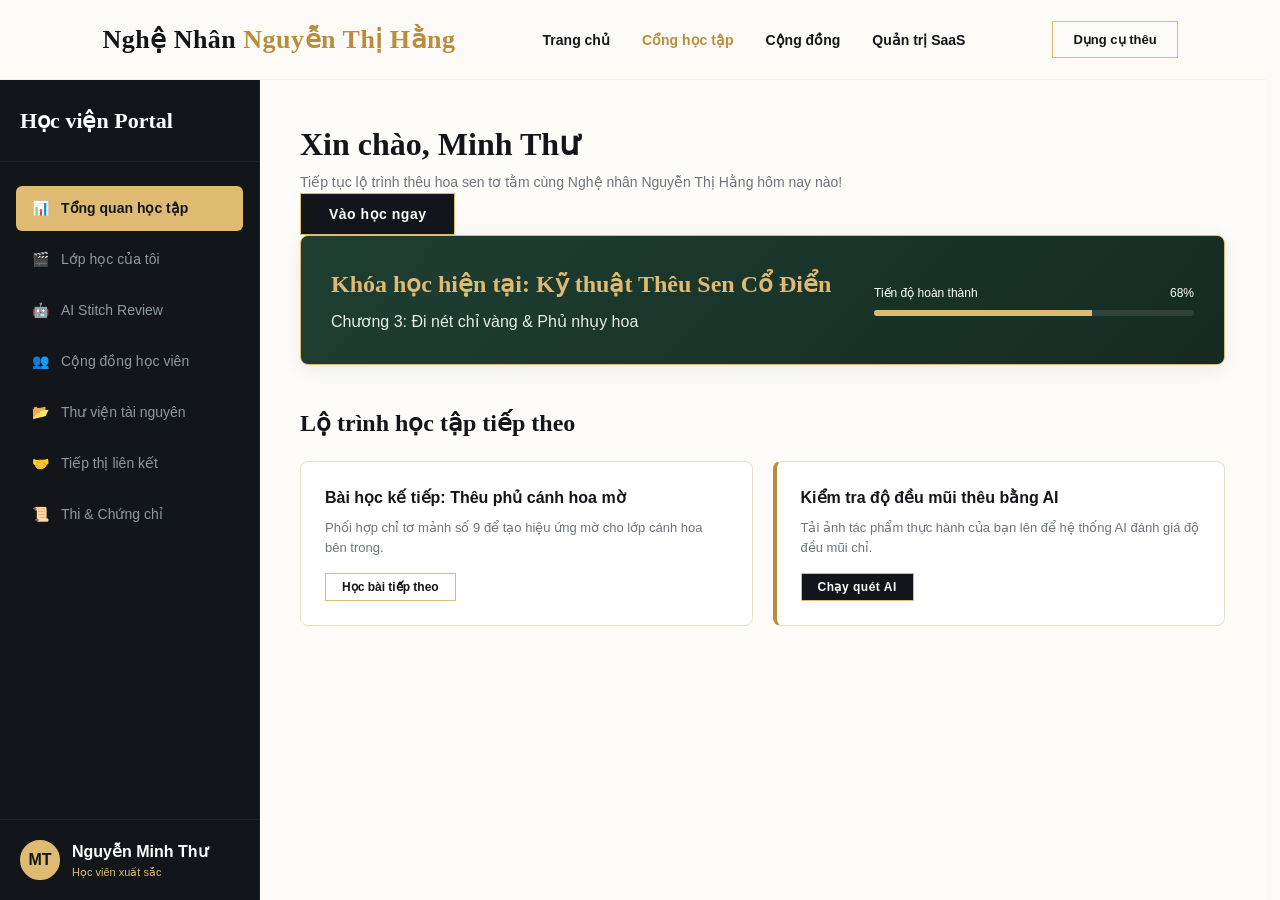
==== academy.html @ 8f9fb41b "feat: init premium academy platform design and prototype v1.1" ====
<!DOCTYPE html>
<html lang="vi">
<head>
  <meta charset="UTF-8">
  <meta name="viewport" content="width=device-width, initial-scale=1.0">
  <title>Cổng Học Viên - Học viện Thêu tay Nghệ thuật Nguyễn Thị Hằng</title>
  
  <!-- Main CSS modules -->
  <link rel="stylesheet" href="styles/main.css?v=1.4">
  <link rel="stylesheet" href="styles/academy.css?v=1.4">
  <link rel="stylesheet" href="styles/responsive.css?v=1.4">
</head>
<body>

  <!-- ====================================================
       HEADER / NAVIGATION BAR
       ==================================================== -->
  <nav class="header-nav">
    <a href="index.html" class="logo">Nghệ Nhân <span>Nguyễn Thị Hằng</span></a>
    <ul class="nav-links">
      <li><a href="index.html">Trang chủ</a></li>
      <li class="active"><a href="academy.html">Cổng học tập</a></li>
      <li><a href="community.html">Cộng đồng</a></li>
      <li><a href="admin.html">Quản trị SaaS</a></li>
    </ul>
    <div style="display: flex; align-items: center; gap: 12px;">
      <a href="index.html#handmade-shop" class="btn-secondary nav-cta-desktop" style="padding: 8px 20px; font-size: 13px;">Dụng cụ thêu</a>
      <button class="mobile-menu-toggle" onclick="toggleMobileMenu()" aria-label="Toggle Menu">
        <span></span>
      </button>
    </div>
  </nav>

  <!-- Mobile Navigation Drawer Overlay -->
  <div class="mobile-drawer-overlay" id="mobile-drawer-overlay" onclick="toggleMobileMenu()"></div>
  <div class="mobile-drawer" id="mobile-drawer">
    <ul class="mobile-drawer-links">
      <li><a href="index.html">Trang chủ</a></li>
      <li class="active"><a href="academy.html">Cổng học tập</a></li>
      <li><a href="academy.html#community" onclick="toggleMobileMenu(); switchStudentTab('community')">Cộng đồng</a></li>
      <li><a href="admin.html">Quản trị SaaS</a></li>
    </ul>
    <div style="border-top:1px solid rgba(255,255,255,0.05); padding-top:20px;">
      <a href="index.html#handmade-shop" class="btn-secondary" style="padding: 10px 20px; font-size: 14px; width:100%; justify-content:center; display:inline-flex; border: 1px solid var(--color-gold-light); color: white;">Dụng cụ thêu</a>
    </div>
  </div>

  <!-- ====================================================
       PORTAL LAYOUT (Sidebar + Main Content)
       ==================================================== -->
  <div class="portal-layout">
    
    <!-- Portal Sidebar -->
    <aside class="portal-sidebar">
      <div>
        <div class="portal-sidebar-title" style="padding: 24px 20px; font-family: var(--font-display); font-size: 22px; font-weight: 700; color: white; border-bottom: 1px solid rgba(255,255,255,0.05);">
          Học viện Portal
        </div>
        <ul class="portal-menu">
          <li class="portal-menu-item">
            <a href="#" class="portal-menu-link active" onclick="switchStudentTab('overview')">
              <span>📊</span> Tổng quan học tập
            </a>
          </li>
          <li class="portal-menu-item">
            <a href="#" class="portal-menu-link" onclick="switchStudentTab('classroom')">
              <span>🎬</span> Lớp học của tôi
            </a>
          </li>
          <li class="portal-menu-item">
            <a href="#" class="portal-menu-link" onclick="switchStudentTab('ai')">
              <span>🤖</span> AI Stitch Review
            </a>
          </li>
          <li class="portal-menu-item">
            <a href="#" class="portal-menu-link" onclick="switchStudentTab('community')">
              <span>👥</span> Cộng đồng học viên
            </a>
          </li>
          <li class="portal-menu-item">
            <a href="#" class="portal-menu-link" onclick="switchStudentTab('resources')">
              <span>📂</span> Thư viện tài nguyên
            </a>
          </li>
          <li class="portal-menu-item">
            <a href="#" class="portal-menu-link" onclick="switchStudentTab('affiliate')">
              <span>🤝</span> Tiếp thị liên kết
            </a>
          </li>
          <li class="portal-menu-item">
            <a href="#" class="portal-menu-link" onclick="switchStudentTab('cert')">
              <span>📜</span> Thi & Chứng chỉ
            </a>
          </li>
        </ul>
      </div>
      <div class="portal-profile-bar">
        <div class="avatar">MT</div>
        <div class="sa-profile-info">
          <div class="sa-profile-name" style="color:white; font-weight:600;">Nguyễn Minh Thư</div>
          <div class="sa-profile-role" style="color:var(--color-gold-light); font-size:11px;">Học viên xuất sắc</div>
        </div>
      </div>
    </aside>

    <!-- Portal Main Study Area -->
    <main class="portal-main">

      <!-- 1. OVERVIEW TAB -->
      <div id="student-tab-overview" class="student-subtab-content">
        <div class="sa-header">
          <div class="sa-title-welcome">
            <h2>Xin chào, Minh Thư</h2>
            <p>Tiếp tục lộ trình thêu hoa sen tơ tằm cùng Nghệ nhân Nguyễn Thị Hằng hôm nay nào!</p>
          </div>
          <button class="btn-primary" onclick="switchStudentTab('classroom')">Vào học ngay</button>
        </div>

        <div class="sa-progress-hero">
          <div class="sa-progress-text">
            <h3>Khóa học hiện tại: Kỹ thuật Thêu Sen Cổ Điển</h3>
            <p style="margin-top: 4px; opacity: 0.9;">Chương 3: Đi nét chỉ vàng & Phủ nhụy hoa</p>
          </div>
          <div class="sa-progress-bar-wrapper">
            <div class="sa-progress-bar-labels">
              <span>Tiến độ hoàn thành</span>
              <span>68%</span>
            </div>
            <div class="sa-progress-bar-bg">
              <div class="sa-progress-bar-fill"></div>
            </div>
          </div>
        </div>

        <h3 style="font-family: var(--font-display); font-size: 24px; margin-bottom: 20px;">Lộ trình học tập tiếp theo</h3>
        <div style="display: grid; grid-template-columns: repeat(auto-fit, minmax(280px, 1fr)); gap: 20px;">
          <div style="background: white; border: 1px solid var(--color-silk-dark); padding: 24px; border-radius: 8px;">
            <h4 style="font-size: 16px; margin-bottom: 8px;">Bài học kế tiếp: Thêu phủ cánh hoa mờ</h4>
            <p style="color: #6c757d; font-size: 13px; margin-bottom: 16px;">Phối hợp chỉ tơ mảnh số 9 để tạo hiệu ứng mờ cho lớp cánh hoa bên trong.</p>
            <button class="btn-secondary" style="padding: 6px 16px; font-size: 12px;" onclick="switchStudentTab('classroom')">Học bài tiếp theo</button>
          </div>
          <div style="background: white; border: 1px solid var(--color-silk-dark); padding: 24px; border-radius: 8px; border-left: 4px solid var(--color-gold-dark);">
            <h4 style="font-size: 16px; margin-bottom: 8px;">Kiểm tra độ đều mũi thêu bằng AI</h4>
            <p style="color: #6c757d; font-size: 13px; margin-bottom: 16px;">Tải ảnh tác phẩm thực hành của bạn lên để hệ thống AI đánh giá độ đều mũi chỉ.</p>
            <button class="btn-primary" style="padding: 6px 16px; font-size: 12px;" onclick="switchStudentTab('ai')">Chạy quét AI</button>
          </div>
        </div>
      </div>

      <!-- 2. CLASSROOM TAB -->
      <div id="student-tab-classroom" class="student-subtab-content" style="display: none;">
        <div class="sa-header">
          <h2>Lớp Học Thêu Trực Tuyến</h2>
        </div>
        <div class="sa-course-player">
          <div>
            <div class="player-video-box">
              <div class="video-dummy-play" onclick="playLessonVideo()">
                <div class="video-dummy-play-btn">▶</div>
                <div>Ấn để phát Video: Bài 3.2 - Kỹ thuật thêu kim chìm cánh sen</div>
              </div>
              <div class="ai-scanner-overlay" id="video-scanner"></div>
            </div>
            <div class="sa-tabs-nav">
              <div class="sa-tab-link active">Mô tả bài giảng</div>
              <div class="sa-tab-link" onclick="switchStudentTab('resources')">Pattern Tải về</div>
              <div class="sa-tab-link">AI Coach & Ghi chú</div>
            </div>
            <div class="sa-tab-content">
              <p style="font-size: 14px; line-height: 1.6; color: #4a5056;">Trong bài học này, Nghệ nhân Nguyễn Thị Hằng hướng dẫn phương pháp đưa kim xiên 45 độ ẩn dưới nếp lụa tơ tằm để tạo hiệu ứng bóng đổ chuyển sắc tự nhiên. Bài thực hành yêu cầu thêu đều lực tay.</p>
            </div>
          </div>

          <!-- Lessons List -->
          <div class="player-sidebar-lessons">
            <div class="player-sidebar-title">Mục lục chương</div>
            <div class="chapter-title">Chương 1: Dụng cụ & Nguyên liệu</div>
            <div class="lesson-item">
              <div class="lesson-item-left">
                <div class="lesson-status-dot complete"></div>
                <span>Bài 1.1: Chuẩn bị khung cửi vải lụa</span>
              </div>
            </div>
            <div class="lesson-item">
              <div class="lesson-item-left">
                <div class="lesson-status-dot complete"></div>
                <span>Bài 1.2: Cách chẻ tơ và chọn kim</span>
              </div>
            </div>
            <div class="chapter-title">Chương 2: Mũi thêu Sen Cổ Điển</div>
            <div class="lesson-item active">
              <div class="lesson-item-left">
                <div class="lesson-status-dot" style="background: var(--color-gold-light);"></div>
                <span>Bài 3.2: Kỹ thuật thêu kim chìm sen</span>
              </div>
            </div>
          </div>
        </div>
      </div>

      <!-- 3. AI STITCH REVIEWER TAB -->
      <div id="student-tab-ai" class="student-subtab-content" style="display: none;">
        <div class="sa-header">
          <h2>Hệ thống Trí Tuệ Nhân Tạo AI Stitch</h2>
        </div>
        <div class="ai-analyzer-container">
          <div class="ai-flex">
            <div class="ai-upload-box" onclick="simulateAIScan()">
              <div class="ai-scanner-overlay" id="ai-scanner-light"></div>
              <div id="ai-upload-prompt" style="text-align: center; padding: 20px;">
                <div class="ai-upload-icon">📷</div>
                <strong style="font-size: 14px;">Nhấp vào đây để tải lên tác phẩm giả lập</strong>
                <p style="font-size: 11px; color: #8c939a; margin-top: 6px;">Hệ thống AI sẽ tự quét từng thớ chỉ thêu để tìm lỗi.</p>
              </div>
              <img id="ai-target-img" src="https://images.unsplash.com/photo-1544816155-12df9643f363?q=80&width=500&auto=format&fit=crop" class="ai-analysis-image" alt="User work">
              
              <!-- AI Diagnostics -->
              <div class="ai-marker error" id="marker-err-1" style="top: 42%; left: 35%;" onclick="alert('AI phát hiện: Mũi chỉ thêu bị chéo lệch góc so với chuẩn 45 độ.')"></div>
              <div class="ai-marker error" id="marker-err-2" style="top: 58%; left: 54%;" onclick="alert('AI phát hiện: Lực căng chỉ không đều gây nhăn nheo bề mặt lụa.')"></div>
              <div class="ai-marker good" id="marker-good-1" style="top: 32%; left: 68%;" onclick="alert('AI đánh giá: Điểm phân bố màu và độ chuyển sắc loang lụa xuất sắc!')"></div>
            </div>

            <div class="ai-results-pane">
              <div>
                <h4 style="font-size: 15px; margin-bottom: 16px; border-bottom: 1px solid var(--color-silk-dark); padding-bottom: 8px;">Thông số chẩn đoán AI</h4>
                <div class="ai-score-row">
                  <span>Độ đều mũi chỉ (Stitch Density)</span>
                  <span class="ai-score-val" id="score-density">--</span>
                </div>
                <div class="ai-score-row">
                  <span>Hài hòa màu sắc (Color Harmony)</span>
                  <span class="ai-score-val" id="score-harmony">--</span>
                </div>
                <div class="ai-score-row">
                  <span>Bố cục tổng quan (Composition)</span>
                  <span class="ai-score-val" id="score-composition">--</span>
                </div>
                <div class="ai-score-row" style="border-bottom: 2px solid var(--color-gold-light); font-weight: 700;">
                  <span>ĐIỂM ĐÁNH GIÁ CHUNG (AI)</span>
                  <span class="ai-score-val" style="font-size: 20px;" id="score-overall">--</span>
                </div>
              </div>
              <div class="ai-coach-advice" id="ai-advice-text">
                Chưa có dữ liệu phân tích. Hãy nhấp chuột vào khung tải ảnh bên trái để chạy quy trình mô phỏng chấm bài thêu bằng AI.
              </div>
            </div>
          </div>
        </div>
      </div>

      <!-- 4. RESOURCES TAB -->
      <div id="student-tab-resources" class="student-subtab-content" style="display: none;">
        <div class="sa-header">
          <h2>Thư Viện Tài Nguyên & Pattern Vẽ</h2>
        </div>
        <div style="display:flex; gap:16px; margin-bottom:24px;">
          <input type="text" placeholder="Tìm kiếm tài liệu..." style="flex:1; padding:10px 16px; border:1px solid var(--color-silk-dark); font-family:var(--font-ui);" id="res-search-input" onkeyup="filterResources()">
          <select style="padding:10px 16px; border:1px solid var(--color-silk-dark); font-family:var(--font-ui);" id="res-filter-select" onchange="filterResources()">
            <option value="all">Tất cả</option>
            <option value="pattern">Pattern thêu</option>
            <option value="guide">Tài liệu kỹ thuật</option>
          </select>
        </div>
        <div class="resource-grid" id="resource-grid-container">
          <div class="resource-card" data-type="pattern">
            <div>
              <span class="course-card-level" style="position:static; margin-bottom:12px; display:inline-block;">Pattern</span>
              <h4 style="font-family:var(--font-display); font-size:20px; margin-bottom:8px;">Bản vẽ hoa văn sen Lý-Trần</h4>
              <p style="color:#6b7280; font-size:12px; margin-bottom:16px;">Tệp PDF vẽ vector sắc nét để in mẫu thêu.</p>
            </div>
            <button class="btn-primary" style="padding:8px 16px; font-size:12px;" onclick="alert('Đang tải tệp: Ban-Ve-Sen-Co-Ly-Tran.pdf')">Tải xuống</button>
          </div>
          <div class="resource-card" data-type="guide">
            <div>
              <span class="course-card-level" style="position:static; margin-bottom:12px; display:inline-block; background:var(--color-emerald);">Tài liệu</span>
              <h4 style="font-family:var(--font-display); font-size:20px; margin-bottom:8px;">Sổ tay kỹ thuật loang chỉ tơ</h4>
              <p style="color:#6b7280; font-size:12px; margin-bottom:16px;">Hướng dẫn cách loang màu tơ tằm tự nhiên mượt mà.</p>
            </div>
            <button class="btn-primary" style="padding:8px 16px; font-size:12px;" onclick="alert('Đang tải tệp: Huong-Dan-Loang-Mau-Chi-To.pdf')">Tải xuống</button>
          </div>
        </div>
      </div>

      <!-- 5. AFFILIATE TAB -->
      <div id="student-tab-affiliate" class="student-subtab-content" style="display: none;">
        <div class="sa-header">
          <h2>Chương trình Tiếp Thị Liên Kết (Affiliate)</h2>
        </div>
        <div class="aff-grid-3">
          <div class="aff-card">
            <div style="font-size:12px; color:#6b7280; font-weight:600; text-transform:uppercase; margin-bottom:6px;">Lượt click vào link</div>
            <div style="font-size:32px; font-weight:700;">1,280 lượt</div>
          </div>
          <div class="aff-card">
            <div style="font-size:12px; color:#6b7280; font-weight:600; text-transform:uppercase; margin-bottom:6px;">Đơn hàng thành công</div>
            <div style="font-size:32px; font-weight:700; color:var(--color-emerald);">42 đơn</div>
          </div>
          <div class="aff-card">
            <div style="font-size:12px; color:#6b7280; font-weight:600; text-transform:uppercase; margin-bottom:6px;">Hoa hồng tích lũy</div>
            <div style="font-size:32px; font-weight:700; color:var(--color-gold-dark);">7.850.000đ</div>
          </div>
        </div>
        <div style="background:white; border:1px solid var(--color-silk-dark); padding:24px;">
          <h3 style="font-family:var(--font-display); font-size:20px; margin-bottom:12px;">Link giới thiệu của bạn</h3>
          <div style="display:flex; gap:12px;">
            <input type="text" value="https://nguyenthihang.vn/ref/nguyenminhthu889" readonly style="flex:1; padding:10px 16px; border:1px solid var(--color-silk-dark); font-family:var(--font-ui); background:#f9fafb; font-size:13px;">
            <button class="btn-primary" style="padding:10px 20px; font-size:13px;" onclick="alert('Đã sao chép link!')">Sao chép</button>
          </div>
        </div>
      </div>

      <!-- 6. CERTIFICATES TAB -->
      <div id="student-tab-cert" class="student-subtab-content" style="display: none;">
        <div class="sa-header">
          <h2>Nhận Chứng Chỉ Tốt Nghiệp</h2>
        </div>
        <div style="background: white; border: 1px solid var(--color-silk-dark); padding: 40px; text-align: center; max-width: 700px; margin: 0 auto; box-shadow: var(--shadow-md);">
          <div style="border: 2px solid var(--color-gold-light); padding: 30px; background: var(--color-ivory); position: relative;">
            <div style="position: absolute; top: 10px; left: 10px; font-size: 20px; color: var(--color-gold-dark);">❖</div>
            <div style="position: absolute; top: 10px; right: 10px; font-size: 20px; color: var(--color-gold-dark);">❖</div>
            <div style="position: absolute; bottom: 10px; left: 10px; font-size: 20px; color: var(--color-gold-dark);">❖</div>
            <div style="position: absolute; bottom: 10px; right: 10px; font-size: 20px; color: var(--color-gold-dark);">❖</div>
            
            <h3 style="font-family: var(--font-display); font-size: 32px; color: var(--color-charcoal); margin-bottom: 8px;">CHỨNG NHẬN HOÀN THÀNH</h3>
            <p style="font-size: 12px; letter-spacing: 2px; text-transform: uppercase; color: var(--color-gold-dark); margin-bottom: 24px;">HỌC VIỆN THÊU TAY TRUYỀN THỐNG VIỆT NAM</p>
            <p style="font-size: 13px; font-style: italic; color: #6b7280; margin-bottom: 12px;">Chứng nhận học viên</p>
            <h4 style="font-family: var(--font-display); font-size: 28px; color: var(--color-charcoal); margin-bottom: 16px;">Nguyễn Minh Thư</h4>
            <p style="font-size: 14px; line-height: 1.6; max-width: 480px; margin: 0 auto 24px auto;">Đã hoàn thành xuất sắc khóa học chuyên sâu <strong>Kỹ thuật Thêu Sen Cổ Điển Trên Lụa Tơ Tằm</strong> và đạt điểm đánh giá tác phẩm tốt nghiệp xuất sắc từ Nghệ nhân Nguyễn Thị Hằng.</p>
            
            <div style="display: flex; justify-content: space-between; align-items: flex-end; margin-top: 40px; padding: 0 40px;">
              <div style="text-align: center;">
                <img src="data:image/svg+xml;utf8,<svg xmlns='http://www.w3.org/2000/svg' width='80' height='80'><rect width='80' height='80' fill='white'/><rect x='10' y='10' width='60' height='60' fill='none' stroke='black' stroke-width='2'/><rect x='20' y='20' width='40' height='40' fill='black'/></svg>" alt="QR" style="width: 70px; height: 70px;">
                <p style="font-size: 10px; color: #929ba2; margin-top: 4px;">Mã số: VN-EMB-889</p>
              </div>
              <div style="text-align: center;">
                <p style="font-family: var(--font-display); font-size: 20px; font-style: italic; color: var(--color-gold-dark);">Nguyễn Thị Hằng</p>
                <div style="width: 120px; height: 1px; background: var(--color-silk-dark); margin: 8px auto;"></div>
                <p style="font-size: 11px; text-transform: uppercase; letter-spacing: 1px;">Chữ ký Nghệ nhân</p>
              </div>
            </div>
          </div>
          <div style="margin-top: 30px;">
            <button class="btn-primary" onclick="alert('Đang tải chứng chỉ PDF...')">Tải xuống chứng chỉ</button>
          </div>
        </div>
      </div>

      <!-- 7. COMMUNITY TAB (Tích hợp mượt mà không reload trang) -->
      <div id="student-tab-community" class="student-subtab-content" style="display: none;">
        <div class="sa-header">
          <div class="sa-title-welcome">
            <h2>Diễn Đàn Thảo Luận Mỹ Nghệ</h2>
            <p>Nơi chia sẻ các tác phẩm thêu tơ lụa thủ công và nhận góp ý từ cộng đồng học viên cô Hằng.</p>
          </div>
        </div>

        <div class="com-layout">
          <!-- Main Feed (Cột Trái) -->
          <div>
            <!-- Post Creation Box -->
            <div class="com-post-box">
              <div style="display: flex; justify-content: space-between; align-items: center; margin-bottom: 12px;">
                <span style="font-size: 13px; font-weight: 600; color: var(--color-charcoal);">Chủ đề bài đăng:</span>
                <select id="post-tag-select" style="padding: 6px 12px; font-size: 12px; border: 1px solid var(--color-silk-dark); font-family: var(--font-ui); background: white; cursor: pointer; font-weight: 600;">
                  <option value="#TácPhẩmMới">🌸 Tác phẩm mới</option>
                  <option value="#HỏiĐápKỹThuật">❓ Hỏi đáp kỹ thuật</option>
                  <option value="#GópÝNghệNhân">✨ Góp ý nghệ nhân</option>
                </select>
              </div>
              <textarea class="com-textarea" id="post-text-input" placeholder="Chia sẻ hình ảnh tác phẩm thêu mới hoàn thiện hoặc đặt câu hỏi cho lớp học thêu..."></textarea>
              <div style="display: flex; justify-content: space-between; align-items: center;">
                <button class="btn-secondary" style="padding: 8px 16px; font-size: 12px; border-radius: 4px;" onclick="addPostPhoto()">🖼 Đính kèm ảnh thêu mẫu</button>
                <button class="btn-primary" style="padding: 8px 24px; font-size: 12px; border-radius: 4px;" onclick="submitCommunityPost()">Đăng bài viết</button>
              </div>
              <div id="attached-photo-indicator" style="font-size:11px; margin-top:10px; color:var(--color-gold-dark); display:none; font-weight:600;">✓ Đã đính kèm ảnh thêu hoa sen mẫu</div>
            </div>

            <!-- Filter Tabs -->
            <div class="com-filter-bar" style="display: flex; gap: 8px; margin-bottom: 24px; overflow-x: auto; padding-bottom: 8px; border-bottom: 1px solid var(--color-silk-light); scrollbar-width: none;">
              <button class="btn-secondary active-tag-filter" style="padding: 6px 16px; font-size: 12px; border-radius: 20px; background: var(--color-gold-light); color: var(--color-charcoal); border-color: var(--color-gold-dark);" onclick="filterFeed('all', this)">Tất cả</button>
              <button class="btn-secondary" style="padding: 6px 16px; font-size: 12px; border-radius: 20px;" onclick="filterFeed('#TácPhẩmMới', this)">🌸 Tác phẩm mới</button>
              <button class="btn-secondary" style="padding: 6px 16px; font-size: 12px; border-radius: 20px;" onclick="filterFeed('#HỏiĐápKỹThuật', this)">❓ Hỏi đáp kỹ thuật</button>
              <button class="btn-secondary" style="padding: 6px 16px; font-size: 12px; border-radius: 20px;" onclick="filterFeed('#GópÝNghệNhân', this)">✨ Góp ý nghệ nhân</button>
            </div>

            <!-- Dynamic Feed Container -->
            <div id="community-feed-container">
              <!-- Rendered by js/community.js -->
            </div>
          </div>

          <!-- Sidebar Leaderboard (Cột Phải) -->
          <div>
            <div class="leaderboard-panel">
              <h3 class="leaderboard-title" style="font-family: var(--font-display); font-size: 20px; margin-bottom: 16px; border-bottom: 1px solid var(--color-silk-dark); padding-bottom: 10px; color: var(--color-charcoal); font-weight: 700; text-align: center;">🏆 Bảng Vàng Danh Dự</h3>
              <div class="leaderboard-row">
                <div style="display: flex; align-items: center; gap: 8px;">
                  <span class="leaderboard-rank rank-1" style="font-size: 18px;">🥇</span> 
                  <strong style="color: var(--color-charcoal);">Minh Thư</strong>
                </div>
                <span style="color: var(--color-gold-dark); font-weight: 700;">1,250đ</span>
              </div>
              <div class="leaderboard-row">
                <div style="display: flex; align-items: center; gap: 8px;">
                  <span class="leaderboard-rank rank-2" style="font-size: 18px;">🥈</span> 
                  <strong style="color: var(--color-charcoal);">Khánh Ly</strong>
                </div>
                <span style="color: #6b7280; font-weight: 600;">1,120đ</span>
              </div>
              <div class="leaderboard-row">
                <div style="display: flex; align-items: center; gap: 8px;">
                  <span class="leaderboard-rank rank-3" style="font-size: 18px;">🥉</span> 
                  <strong style="color: var(--color-charcoal);">Anh Hùng</strong>
                </div>
                <span style="color: #6b7280; font-weight: 600;">980đ</span>
              </div>
              <div style="margin-top: 20px; font-size: 11px; color: #8c939a; text-align: center; line-height: 1.4; padding: 10px; background: var(--color-ivory); border: 1px dashed var(--color-silk-dark);">
                Điểm thưởng tích lũy khi nộp bài tập đúng hạn và nhận được nhiều lượt thả tim "Tinh tế".
              </div>
            </div>
          </div>
        </div>
      </div>

    </main>
  </div>

  <!-- JavaScript logic modules -->
  <script src="js/ai-analyzer.js?v=1.4"></script>
  <script src="js/community.js?v=1.4"></script>
  <script>
    // Mobile menu toggle
    function toggleMobileMenu() {
      const toggle = document.querySelector('.mobile-menu-toggle');
      const drawer = document.getElementById('mobile-drawer');
      const overlay = document.getElementById('mobile-drawer-overlay');
      if (toggle && drawer && overlay) {
        toggle.classList.toggle('active');
        drawer.classList.toggle('active');
        overlay.classList.toggle('active');
      }
    }

    // Tab switching portal
    function switchStudentTab(subTabName) {
      document.querySelectorAll('.portal-menu-link').forEach(link => {
        link.classList.remove('active');
        const onclickAttr = link.getAttribute('onclick');
        if (onclickAttr && onclickAttr.includes(subTabName)) {
          link.classList.add('active');
        }
      });
      document.querySelectorAll('.student-subtab-content').forEach(content => {
        content.style.display = 'none';
      });
      
      const targetTab = document.getElementById('student-tab-' + subTabName);
      if (targetTab) {
        targetTab.style.display = 'block';
      }
      
      // Cập nhật hash trên URL mà không gây nhảy giật
      history.replaceState(null, null, '#' + subTabName);
      
      // Vẽ lại feed cộng đồng nếu chuyển vào tab community
      if (subTabName === 'community' && typeof renderFeed === 'function') {
        renderFeed();
      }
    }

    // Tự động kích hoạt tab dựa trên hash URL
    window.addEventListener('DOMContentLoaded', () => {
      const hash = window.location.hash.substring(1);
      const validTabs = ['overview', 'classroom', 'ai', 'community', 'resources', 'affiliate', 'cert'];
      if (hash && validTabs.includes(hash)) {
        switchStudentTab(hash);
      }
    });

    // Video player scanner
    function playLessonVideo() {
      const scanner = document.getElementById('video-scanner');
      scanner.style.display = 'block';
      setTimeout(() => {
        scanner.style.display = 'none';
        alert('Phát video bài giảng: Bài 3.2 - Kỹ thuật thêu chìm cánh sen.');
      }, 2000);
    }

    // Resources Search
    function filterResources() {
      const query = document.getElementById('res-search-input').value.toLowerCase();
      const filter = document.getElementById('res-filter-select').value;
      const cards = document.querySelectorAll('.resource-card');

      cards.forEach(card => {
        const title = card.querySelector('h4').innerText.toLowerCase();
        const type = card.getAttribute('data-type');
        const matchesSearch = title.includes(query);
        const matchesFilter = (filter === 'all' || type === filter);
        
        card.style.display = (matchesSearch && matchesFilter) ? 'flex' : 'none';
      });
    }
  </script>
</body>
</html>
---- styles/main.css ----
/* ----------------------------------------------------
   HỌC VIỆN THÊU TAY NGUYỄN THỊ HẰNG - MAIN CSS
   ---------------------------------------------------- */
:root {
  /* Colors */
  --color-ivory: #FCFAF6;
  --color-silk-light: #F4EFE6;
  --color-silk-dark: #EADEC9;
  --color-charcoal: #12161A;
  --color-charcoal-light: #1E2329;
  --color-gold-light: #DFBA73;
  --color-gold-dark: #B88E3D;
  --color-emerald: #1F3F32;
  --color-burgundy: #581C1C;
  --color-success: #2E7D32;
  --color-warning: #EF6C00;
  --color-danger: #C62828;
  
  /* Fonts */
  --font-display: 'Cormorant Garamond', serif;
  --font-ui: 'Plus Jakarta Sans', sans-serif;
  
  /* Shadows & Radius */
  --shadow-sm: 0 2px 8px rgba(18, 22, 26, 0.04);
  --shadow-md: 0 4px 20px rgba(18, 22, 26, 0.08);
  --shadow-lg: 0 10px 30px rgba(18, 22, 26, 0.12);
  
  --transition-smooth: all 0.3s cubic-bezier(0.4, 0, 0.2, 1);
}

html {
  scrollbar-gutter: stable;
  scroll-behavior: smooth;
}

* {
  box-sizing: border-box;
  margin: 0;
  padding: 0;
}

body {
  font-family: var(--font-ui);
  background-color: var(--color-ivory);
  color: var(--color-charcoal);
  overflow-x: hidden;
  line-height: 1.5;
  padding-top: 80px; /* Nhường chỗ cho Header cố định */
}

/* Header / Navigation bar chung */
.header-nav {
  height: 80px;
  display: flex;
  justify-content: space-between;
  align-items: center;
  padding: 0 8%;
  background: rgba(252, 250, 246, 0.95);
  border-bottom: 1px solid var(--color-silk-light);
  position: fixed;
  top: 0;
  left: 0;
  right: 0;
  z-index: 1000;
  backdrop-filter: blur(12px);
}

.logo {
  font-family: var(--font-display);
  font-size: 26px;
  font-weight: 700;
  color: var(--color-charcoal);
  text-decoration: none;
  letter-spacing: 0.5px;
}

.logo span {
  color: var(--color-gold-dark);
}

.nav-links {
  display: flex;
  gap: 32px;
  list-style: none;
}

.nav-links a {
  text-decoration: none;
  color: var(--color-charcoal);
  font-weight: 600;
  font-size: 14px;
  transition: var(--transition-smooth);
}

.nav-links a:hover,
.nav-links li.active a {
  color: var(--color-gold-dark);
}

/* Buttons */
.btn-primary {
  background: var(--color-charcoal);
  color: var(--color-ivory);
  border: 1px solid var(--color-gold-light);
  padding: 12px 28px;
  font-family: var(--font-ui);
  font-weight: 600;
  font-size: 14px;
  cursor: pointer;
  transition: var(--transition-smooth);
  display: inline-flex;
  align-items: center;
  gap: 8px;
  letter-spacing: 0.5px;
  text-decoration: none;
}

.btn-primary:hover {
  background: var(--color-gold-dark);
  border-color: var(--color-gold-dark);
  box-shadow: 0 0 12px rgba(223, 186, 115, 0.5);
  color: var(--color-charcoal);
}

.btn-secondary {
  background: transparent;
  color: var(--color-charcoal);
  border: 1px solid var(--color-gold-light);
  padding: 12px 28px;
  font-family: var(--font-ui);
  font-weight: 600;
  font-size: 14px;
  cursor: pointer;
  transition: var(--transition-smooth);
  display: inline-flex;
  align-items: center;
  gap: 8px;
  text-decoration: none;
}

.btn-secondary:hover {
  background: var(--color-silk-light);
}

/* Section Title */
.section-title-luxury {
  font-family: var(--font-display);
  font-size: 38px;
  font-weight: 600;
  color: var(--color-charcoal);
  text-align: center;
  position: relative;
  margin-bottom: 48px;
}

.section-title-luxury::after {
  content: '';
  display: block;
  width: 60px;
  height: 2px;
  background: var(--color-gold-light);
  margin: 12px auto 0 auto;
}

/* Modal Payment styles */
.modal-overlay {
  position: fixed;
  top: 0;
  left: 0;
  right: 0;
  bottom: 0;
  background: rgba(18, 22, 26, 0.7);
  display: flex;
  align-items: center;
  justify-content: center;
  z-index: 20000;
  opacity: 0;
  pointer-events: none;
  transition: var(--transition-smooth);
}

.modal-overlay.active {
  opacity: 1;
  pointer-events: auto;
}

.modal-box {
  background: var(--color-ivory);
  border: 1px solid var(--color-gold-light);
  padding: 40px;
  max-width: 480px;
  width: 90%;
  text-align: center;
  box-shadow: var(--shadow-lg);
  transform: scale(0.9);
  transition: var(--transition-smooth);
}

.modal-overlay.active .modal-box {
  transform: scale(1);
}

/* Sidebar layout chung cho portal */
.portal-layout {
  display: flex;
  min-height: calc(100vh - 80px);
}

.portal-sidebar {
  width: 260px;
  background: var(--color-charcoal);
  color: #90989f;
  border-right: 1px solid rgba(255, 255, 255, 0.05);
  display: flex;
  flex-direction: column;
  justify-content: space-between;
  flex-shrink: 0;
}

.portal-menu {
  padding: 24px 16px;
  list-style: none;
}

.portal-menu-item {
  margin-bottom: 6px;
}

.portal-menu-link {
  display: flex;
  align-items: center;
  gap: 12px;
  padding: 12px 16px;
  color: #90989f;
  text-decoration: none;
  font-size: 14px;
  font-weight: 500;
  border-radius: 6px;
  transition: var(--transition-smooth);
}

.portal-menu-link:hover {
  color: white;
  background: rgba(255, 255, 255, 0.02);
}

.portal-menu-link.active {
  background: var(--color-gold-light);
  color: var(--color-charcoal);
  font-weight: 600;
}

.portal-profile-bar {
  padding: 20px;
  border-top: 1px solid rgba(255, 255, 255, 0.05);
  display: flex;
  align-items: center;
  gap: 12px;
}

.avatar {
  width: 40px;
  height: 40px;
  border-radius: 50%;
  background: var(--color-gold-light);
  display: flex;
  align-items: center;
  justify-content: center;
  font-weight: bold;
  color: var(--color-charcoal);
  border: 2px solid var(--color-gold-light);
}

.portal-main {
  flex: 1;
  padding: 40px;
  background: #FDFCF9;
  overflow-y: auto;
}

/* ====================================================
     MOBILE DRAWER MENU & TOGGLE
     ==================================================== */
/* Ẩn các thành phần di động trên màn hình Desktop */
@media screen and (min-width: 769px) {
  .mobile-drawer,
  .mobile-drawer-overlay,
  .mobile-menu-toggle {
    display: none !important;
  }
}

.mobile-menu-toggle {
  display: none;
  background: none;
  border: none;
  cursor: pointer;
  z-index: 1001;
  width: 40px;
  height: 40px;
  align-items: center;
  justify-content: center;
}

.mobile-menu-toggle span {
  display: block;
  width: 24px;
  height: 2px;
  background-color: var(--color-charcoal);
  position: relative;
  transition: background-color 0.3s ease;
}

.mobile-menu-toggle span::before,
.mobile-menu-toggle span::after {
  content: '';
  position: absolute;
  width: 24px;
  height: 2px;
  background-color: var(--color-charcoal);
  left: 0;
  transition: transform 0.3s ease;
}

.mobile-menu-toggle span::before {
  top: -6px;
}

.mobile-menu-toggle span::after {
  bottom: -6px;
}

.mobile-menu-toggle.active span {
  background-color: transparent;
}
.mobile-menu-toggle.active span::before {
  transform: translateY(6px) rotate(45deg);
  background-color: var(--color-gold-light);
}
.mobile-menu-toggle.active span::after {
  transform: translateY(-6px) rotate(-45deg);
  background-color: var(--color-gold-light);
}

.mobile-drawer {
  position: fixed;
  top: 0;
  right: -100%;
  width: 300px;
  height: 100vh;
  background: var(--color-charcoal);
  z-index: 999;
  padding: 100px 30px 40px 30px;
  box-shadow: var(--shadow-lg);
  transition: right 0.4s cubic-bezier(0.4, 0, 0.2, 1);
  display: flex;
  flex-direction: column;
  justify-content: space-between;
}

.mobile-drawer.active {
  right: 0;
}

.mobile-drawer-links {
  list-style: none;
  display: flex;
  flex-direction: column;
  gap: 20px;
}

.mobile-drawer-links a {
  text-decoration: none;
  color: #90989f;
  font-size: 16px;
  font-weight: 600;
  font-family: var(--font-ui);
  transition: var(--transition-smooth);
  display: block;
  padding: 8px 0;
}

.mobile-drawer-links li.active a,
.mobile-drawer-links a:hover {
  color: var(--color-gold-light);
  padding-left: 8px;
}

.mobile-drawer-overlay {
  position: fixed;
  top: 0;
  left: 0;
  right: 0;
  bottom: 0;
  background: rgba(18, 22, 26, 0.6);
  z-index: 998;
  opacity: 0;
  pointer-events: none;
  backdrop-filter: blur(4px);
  transition: opacity 0.3s ease;
}

.mobile-drawer-overlay.active {
  opacity: 1;
  pointer-events: auto;
}

/* Hiệu ứng fade-in mượt mà cho các tab content */
.student-subtab-content,
.ad-main {
  animation: tabFadeIn 0.35s cubic-bezier(0.4, 0, 0.2, 1);
}

@keyframes tabFadeIn {
  from {
    opacity: 0;
    transform: translateY(6px);
  }
  to {
    opacity: 1;
    transform: translateY(0);
  }
}
---- styles/academy.css ----
/* ----------------------------------------------------
   HỌC VIỆN THÊU TAY NGUYỄN THỊ HẰNG - ACADEMY CSS
   ---------------------------------------------------- */

.sa-title-welcome h2 {
  font-family: var(--font-display);
  font-size: 32px;
  font-weight: 600;
}

.sa-title-welcome p {
  color: #6c757d;
  font-size: 14px;
  margin-top: 4px;
}

/* Progress Hero */
.sa-progress-hero {
  background: linear-gradient(135deg, var(--color-emerald) 0%, #152B22 100%);
  color: white;
  padding: 30px;
  border-radius: 8px;
  border: 1px solid var(--color-gold-light);
  display: flex;
  justify-content: space-between;
  align-items: center;
  margin-bottom: 40px;
  box-shadow: var(--shadow-md);
}

.sa-progress-text h3 {
  font-family: var(--font-display);
  font-size: 24px;
  color: var(--color-gold-light);
  margin-bottom: 8px;
}

.sa-progress-bar-wrapper {
  width: 320px;
}

.sa-progress-bar-labels {
  display: flex;
  justify-content: space-between;
  font-size: 12px;
  margin-bottom: 8px;
}

.sa-progress-bar-bg {
  height: 6px;
  background: rgba(255, 255, 255, 0.1);
  border-radius: 3px;
  overflow: hidden;
}

.sa-progress-bar-fill {
  height: 100%;
  background: var(--color-gold-light);
  width: 68%;
}

/* Course Player & Lesson View */
.sa-course-player {
  display: grid;
  grid-template-columns: 2fr 1fr;
  gap: 30px;
}

.player-video-box {
  background: #000;
  aspect-ratio: 16/9;
  position: relative;
  border: 1px solid var(--color-silk-dark);
  display: flex;
  align-items: center;
  justify-content: center;
}

.video-dummy-play {
  text-align: center;
  color: white;
  cursor: pointer;
}

.video-dummy-play-btn {
  width: 70px;
  height: 70px;
  border-radius: 50%;
  background: rgba(223, 186, 115, 0.9);
  color: var(--color-charcoal);
  display: inline-flex;
  align-items: center;
  justify-content: center;
  font-size: 24px;
  margin-bottom: 12px;
  transition: var(--transition-smooth);
  border: 2px solid white;
}

.video-dummy-play:hover .video-dummy-play-btn {
  transform: scale(1.1);
  background: var(--color-gold-light);
}

.sa-tabs-nav {
  display: flex;
  border-bottom: 1px solid var(--color-silk-dark);
  margin-top: 24px;
  gap: 24px;
}

.sa-tab-link {
  padding: 12px 4px;
  color: #6c757d;
  text-decoration: none;
  font-weight: 600;
  font-size: 14px;
  border-bottom: 2px solid transparent;
  cursor: pointer;
}

.sa-tab-link.active {
  color: var(--color-gold-dark);
  border-bottom-color: var(--color-gold-dark);
}

.sa-tab-content {
  padding: 24px 0;
}

/* Sidebar Lessons */
.player-sidebar-lessons {
  background: white;
  border: 1px solid var(--color-silk-dark);
  padding: 20px;
}

.player-sidebar-title {
  font-family: var(--font-display);
  font-size: 20px;
  font-weight: 600;
  margin-bottom: 16px;
  padding-bottom: 12px;
  border-bottom: 1px solid var(--color-silk-light);
}

.chapter-title {
  font-size: 13px;
  text-transform: uppercase;
  letter-spacing: 1px;
  color: #7c858e;
  margin-top: 16px;
  margin-bottom: 8px;
  font-weight: 700;
}

.lesson-item {
  display: flex;
  justify-content: space-between;
  padding: 10px 12px;
  font-size: 13px;
  border-radius: 4px;
  cursor: pointer;
  margin-bottom: 4px;
  transition: var(--transition-smooth);
}

.lesson-item:hover {
  background: var(--color-silk-light);
}

.lesson-item.active {
  background: rgba(223, 186, 115, 0.12);
  border-left: 3px solid var(--color-gold-dark);
  font-weight: 600;
  color: var(--color-gold-dark);
}

.lesson-item-left {
  display: flex;
  gap: 10px;
  align-items: center;
}

.lesson-status-dot {
  width: 8px;
  height: 8px;
  border-radius: 50%;
  background: #ccc;
}

.lesson-status-dot.complete {
  background: var(--color-success);
}

/* AI Stitch Analyzer Component */
.ai-analyzer-container {
  background: white;
  border: 1px solid var(--color-gold-light);
  padding: 30px;
  border-radius: 0px;
  box-shadow: var(--shadow-md);
}

.ai-flex {
  display: flex;
  gap: 32px;
  margin-top: 20px;
}

.ai-upload-box {
  flex: 1;
  height: 350px;
  border: 2px dashed var(--color-silk-dark);
  background: var(--color-ivory);
  display: flex;
  flex-direction: column;
  align-items: center;
  justify-content: center;
  cursor: pointer;
  position: relative;
  overflow: hidden;
  transition: var(--transition-smooth);
}

.ai-upload-box:hover {
  border-color: var(--color-gold-light);
  background: var(--color-silk-light);
}

.ai-upload-icon {
  font-size: 40px;
  color: var(--color-gold-dark);
  margin-bottom: 12px;
}

.ai-scanner-overlay {
  position: absolute;
  top: 0;
  left: 0;
  width: 100%;
  height: 4px;
  background: linear-gradient(to right, transparent, var(--color-gold-light), transparent);
  box-shadow: 0 0 10px var(--color-gold-light);
  animation: scan 2s linear infinite;
  display: none;
}

@keyframes scan {
  0% { top: 0; }
  50% { top: 100%; }
  100% { top: 0; }
}

.ai-analysis-image {
  width: 100%;
  height: 100%;
  object-fit: contain;
  display: none;
}

.ai-marker {
  position: absolute;
  width: 24px;
  height: 24px;
  border-radius: 50%;
  border: 2px solid white;
  transform: translate(-50%, -50%);
  box-shadow: var(--shadow-md);
  display: none;
  cursor: pointer;
  animation: pulse 1.5s infinite;
}

@keyframes pulse {
  0% { transform: translate(-50%, -50%) scale(1); opacity: 0.8; }
  50% { transform: translate(-50%, -50%) scale(1.2); opacity: 1; }
  100% { transform: translate(-50%, -50%) scale(1); opacity: 0.8; }
}

.ai-marker.error { background: rgba(198, 40, 40, 0.7); }
.ai-marker.good { background: rgba(46, 125, 50, 0.7); }

.ai-results-pane {
  flex: 1;
  display: flex;
  flex-direction: column;
  justify-content: space-between;
}

.ai-score-row {
  display: flex;
  justify-content: space-between;
  padding: 12px 0;
  border-bottom: 1px solid var(--color-silk-light);
}

.ai-score-val {
  font-weight: 700;
  color: var(--color-gold-dark);
}

.ai-coach-advice {
  background: var(--color-silk-light);
  padding: 16px;
  border-left: 4px solid var(--color-gold-dark);
  font-size: 13px;
  margin-top: 16px;
}

/* Resources */
.resource-grid {
  display: grid;
  grid-template-columns: repeat(auto-fit, minmax(280px, 1fr));
  gap: 20px;
}

.resource-card {
  background: white;
  border: 1px solid var(--color-silk-dark);
  padding: 20px;
  display: flex;
  flex-direction: column;
  justify-content: space-between;
  transition: var(--transition-smooth);
}

.resource-card:hover {
  border-color: var(--color-gold-light);
  box-shadow: var(--shadow-sm);
}

/* Affiliate Page */
.aff-grid-3 {
  display: grid;
  grid-template-columns: repeat(3, 1fr);
  gap: 20px;
  margin-bottom: 30px;
}

.aff-card {
  background: white;
  border: 1px solid var(--color-silk-dark);
  padding: 24px;
  text-align: center;
}

/* Community Group UI */
.com-layout {
  display: grid;
  grid-template-columns: 2.2fr 1fr;
  gap: 30px;
}

.com-post-box {
  background: white;
  border: 1px solid var(--color-silk-dark);
  padding: 24px;
  margin-bottom: 24px;
  box-shadow: var(--shadow-sm);
  border-radius: 0px; /* Góc sắc sảo phong cách luxury */
  border-top: 3px solid var(--color-gold-dark);
}

.com-textarea {
  width: 100%;
  height: 90px;
  border: 1px solid var(--color-silk-dark);
  padding: 14px;
  font-family: var(--font-ui);
  font-size: 14px;
  resize: none;
  margin-bottom: 16px;
  background: var(--color-ivory);
  transition: var(--transition-smooth);
}

.com-textarea:focus {
  border-color: var(--color-gold-light);
  outline: none;
  background: white;
}

.com-feed-item {
  background: white;
  border: 1px solid var(--color-silk-dark);
  padding: 30px;
  margin-bottom: 24px;
  box-shadow: var(--shadow-sm);
  border-radius: 0px;
  transition: var(--transition-smooth);
  position: relative;
}

.com-feed-item:hover {
  box-shadow: var(--shadow-md);
  border-color: var(--color-gold-light);
}

.com-feed-item.pinned-post {
  background: #FFFDF9;
  border: 1.5px solid var(--color-gold-light);
  box-shadow: 0 4px 15px rgba(223, 186, 115, 0.12);
}

.com-feed-header {
  display: flex;
  gap: 16px;
  align-items: center;
  margin-bottom: 20px;
}

.com-feed-author {
  font-weight: 700;
  font-size: 15px;
  color: var(--color-charcoal);
}

.com-feed-time {
  font-size: 12px;
  color: #8c939a;
  margin-top: 2px;
}

.com-feed-text {
  font-size: 15px;
  margin-bottom: 20px;
  line-height: 1.65;
  color: #374151;
}

/* Khung tranh thêu sang trọng mô phỏng gỗ lim & chỉ vàng */
.com-artwork-frame {
  border: 6px double var(--color-silk-dark);
  padding: 8px;
  background: white;
  margin-bottom: 20px;
  box-shadow: inset 0 0 10px rgba(0, 0, 0, 0.05), var(--shadow-sm);
}

.com-feed-image {
  width: 100%;
  max-height: 420px;
  object-fit: cover;
  display: block;
  filter: sepia(3%) contrast(102%);
}

.com-actions-bar {
  display: flex;
  gap: 16px;
  border-top: 1px solid var(--color-silk-light);
  padding-top: 16px;
}

.com-action-btn {
  background: var(--color-ivory);
  border: 1px solid var(--color-silk-light);
  color: #4b5563;
  padding: 8px 16px;
  border-radius: 20px;
  cursor: pointer;
  font-size: 13px;
  display: flex;
  align-items: center;
  gap: 8px;
  font-family: var(--font-ui);
  font-weight: 600;
  transition: var(--transition-smooth);
}

.com-action-btn:hover {
  color: var(--color-gold-dark);
  background: var(--color-silk-light);
  border-color: var(--color-gold-light);
  transform: translateY(-1px);
}

.com-action-btn:active {
  transform: translateY(1px);
}

/* Thẻ Tag Chủ đề */
.com-tag-badge {
  font-size: 11px;
  color: var(--color-gold-dark);
  background: rgba(223, 186, 115, 0.12);
  border: 1px solid rgba(223, 186, 115, 0.3);
  padding: 4px 10px;
  border-radius: 12px;
  font-weight: 700;
  text-transform: uppercase;
}

/* Thẻ Pinned */
.pinned-tag {
  font-size: 11px;
  color: white;
  background: var(--color-emerald);
  padding: 2px 8px;
  border-radius: 4px;
  font-weight: 700;
}

/* Vai trò của tác giả */
.role-badge {
  font-size: 10px;
  padding: 2px 8px;
  border-radius: 4px;
  font-weight: 700;
}

.role-badge.teacher {
  background: var(--color-emerald);
  color: white;
}

.role-badge.stellar {
  background: rgba(184, 142, 61, 0.15);
  color: var(--color-gold-dark);
  border: 1px solid var(--color-gold-dark);
}

.role-badge.member {
  background: #f3f4f6;
  color: #6b7280;
}

/* Leaderboard */
.leaderboard-panel {
  background: white;
  border: 1px solid var(--color-silk-dark);
  padding: 24px;
  border-radius: 0px;
  box-shadow: var(--shadow-sm);
  border-top: 3px solid var(--color-gold-dark);
}

.leaderboard-row {
  display: flex;
  justify-content: space-between;
  align-items: center;
  padding: 14px 0;
  border-bottom: 1px solid var(--color-silk-light);
  font-size: 14px;
}

.leaderboard-rank {
  font-weight: 700;
  color: var(--color-gold-dark);
  width: 28px;
}
---- styles/responsive.css ----
/* ----------------------------------------------------
   HỌC VIỆN THÊU TAY NGUYỄN THỊ HẰNG - RESPONSIVE MOBILE-FIRST
   ---------------------------------------------------- */

/* --- TABLET LAYOUT (max-width: 1024px) --- */
@media screen and (max-width: 1024px) {
  .lp-hero {
    flex-direction: column;
    padding: 60px 5%;
    text-align: center;
    gap: 40px;
  }
  
  .lp-hero-buttons {
    justify-content: center;
  }
  
  .lp-hero-image-container {
    max-width: 500px;
    width: 100%;
  }

  .lp-story {
    flex-direction: column;
    padding: 60px 5%;
    gap: 40px;
  }

  .sa-course-player {
    grid-template-columns: 1fr;
  }

  .ad-grid-2 {
    grid-template-columns: 1fr;
  }

  .com-layout {
    grid-template-columns: 1fr;
  }
}

/* --- MOBILE LAYOUT (max-width: 768px) --- */
@media screen and (max-width: 768px) {
  body {
    padding-top: 70px;
  }

  .header-nav {
    height: 70px;
    padding: 0 5%;
  }

  .logo {
    font-size: 20px;
  }

  .nav-links {
    display: none; /* Ẩn menu chính trên mobile */
  }

  .mobile-menu-toggle {
    display: flex; /* Hiện Hamburger Menu trên mobile */
  }

  .nav-cta-desktop {
    display: none !important; /* Ẩn nút CTA trên mobile nav */
  }

  .lp-hero-title {
    font-size: 38px;
  }

  .lp-hero-desc {
    font-size: 15px;
  }

  .section-title-luxury {
    font-size: 28px;
    margin-bottom: 30px;
  }

  /* Success Before-After slider mobile */
  .slider-view {
    height: 250px;
  }
  
  .slider-overlay img {
    height: 250px;
    width: 100%;
  }

  .slider-handle {
    transform: translate(-50%, 105px);
  }

  /* Gallery Grid LP */
  .gallery-grid {
    grid-template-columns: repeat(2, 1fr);
  }

  .gallery-item {
    height: 180px;
  }

  /* Portal Sidebar layout mobile */
  .portal-layout {
    flex-direction: column;
  }

  .portal-sidebar {
    width: 100%;
    border-right: none;
    border-bottom: 1px solid rgba(255, 255, 255, 0.05);
  }

  .portal-sidebar-title {
    display: none !important; /* Ẩn chữ tiêu đề Học viện Portal trên di động */
  }

  .portal-menu {
    display: flex;
    overflow-x: auto;
    padding: 12px 16px;
    gap: 8px;
    -webkit-overflow-scrolling: touch;
    scrollbar-width: none; /* Ẩn thanh cuộn trên Firefox */
  }

  .portal-menu::-webkit-scrollbar {
    display: none; /* Ẩn thanh cuộn trên Chrome/Safari */
  }

  .portal-menu-item {
    margin-bottom: 0;
    flex-shrink: 0;
  }

  .portal-menu-link {
    padding: 8px 14px;
    font-size: 13px;
    white-space: nowrap;
  }

  .portal-profile-bar {
    display: none; /* Ẩn thanh profile sidebar dưới đáy */
  }

  .portal-main {
    padding: 20px 16px;
  }

  /* Cart Container Mobile */
  .cart-container {
    padding: 16px;
    margin-top: 30px;
  }

  /* Modal Box Mobile */
  .modal-box {
    padding: 24px 16px;
  }

  /* AI stitch analyzer mobile */
  .ai-flex {
    flex-direction: column;
  }

  .ai-upload-box {
    height: 280px;
  }

  /* Shop */
  .shop-grid {
    grid-template-columns: repeat(2, 1fr);
    gap: 16px;
  }
  
  .shop-card {
    padding: 12px;
  }

  /* Admin tables */
  .ad-layout {
    flex-direction: column;
  }

  .ad-sidebar {
    width: 100%;
    padding: 16px;
    border-right: none;
    border-bottom: 1px solid #e5e7eb;
  }

  .ad-sidebar-title {
    display: none !important; /* Ẩn chữ tiêu đề Bảng Vận Hành trên di động */
  }
  
  .ad-sidebar ul {
    display: flex;
    overflow-x: auto;
    gap: 8px;
    scrollbar-width: none; /* Ẩn thanh cuộn trên Firefox */
  }

  .ad-sidebar ul::-webkit-scrollbar {
    display: none; /* Ẩn thanh cuộn trên Chrome/Safari */
  }

  .ad-menu-link {
    margin-bottom: 0;
    white-space: nowrap;
  }

  .ad-main {
    padding: 20px 16px;
  }

  .ad-kpis {
    grid-template-columns: repeat(2, 1fr);
    gap: 12px;
  }

  .kpi-card {
    padding: 16px;
  }

  .kpi-val {
    font-size: 22px;
  }

  /* Bảng biểu cho phép cuộn ngang */
  .ad-panel {
    overflow-x: auto;
  }

  .ad-table {
    width: 100%;
    min-width: 600px;
  }
  
  /* Footer mobile */
  .footer-grid {
    grid-template-columns: 1fr;
    gap: 30px;
  }
}

/* --- EXTREMELY SMALL SCREENS (max-width: 480px) --- */
@media screen and (max-width: 480px) {
  .lp-hero-title {
    font-size: 32px;
  }

  .lp-hero-buttons {
    flex-direction: column;
    gap: 12px;
  }

  .gallery-grid {
    grid-template-columns: 1fr;
  }

  .shop-grid {
    grid-template-columns: 1fr;
  }

  .ad-kpis {
    grid-template-columns: 1fr;
  }
}
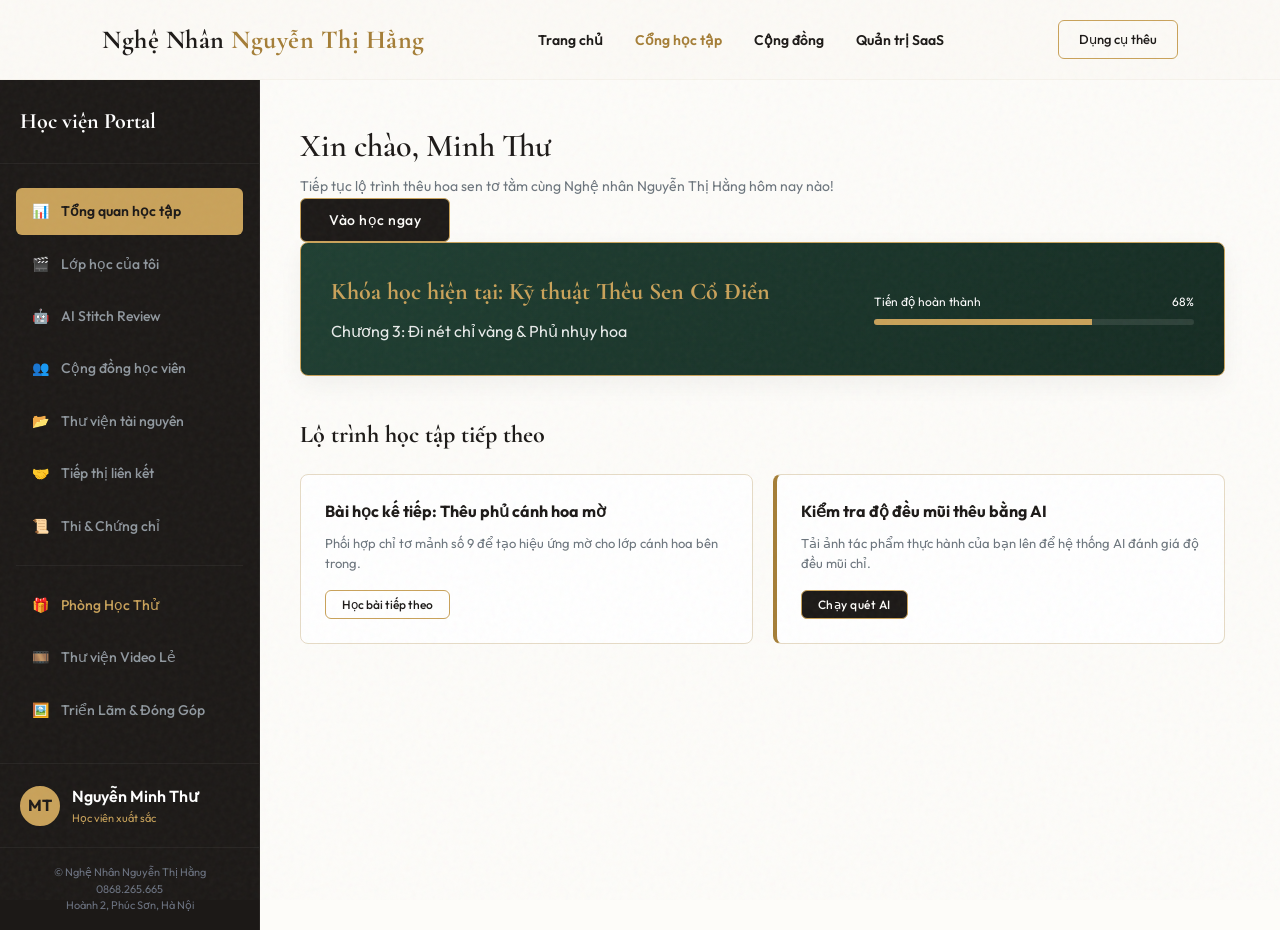
==== commit ebe340de: "feat(ui): update landing page, admin, academy layout and styles" ====
--- a/academy.html
+++ b/academy.html
@@ -5,12 +5,18 @@
   <meta name="viewport" content="width=device-width, initial-scale=1.0">
   <title>Cổng Học Viên - Học viện Thêu tay Nghệ thuật Nguyễn Thị Hằng</title>
   
+  <link rel="preconnect" href="https://fonts.googleapis.com">
+  <link rel="preconnect" href="https://fonts.gstatic.com" crossorigin>
+  <link href="https://fonts.googleapis.com/css2?family=Cormorant+Garamond:ital,wght@0,400;0,600;0,700;1,400;1,600&family=Outfit:wght@300;400;500;600&display=swap" rel="stylesheet">
+  
   <!-- Main CSS modules -->
   <link rel="stylesheet" href="styles/main.css?v=1.4">
   <link rel="stylesheet" href="styles/academy.css?v=1.4">
   <link rel="stylesheet" href="styles/responsive.css?v=1.4">
 </head>
 <body>
+  <div class="noise-overlay" aria-hidden="true"></div>
+
 
   <!-- ====================================================
        HEADER / NAVIGATION BAR
@@ -20,7 +26,7 @@
     <ul class="nav-links">
       <li><a href="index.html">Trang chủ</a></li>
       <li class="active"><a href="academy.html">Cổng học tập</a></li>
-      <li><a href="community.html">Cộng đồng</a></li>
+      <li><a href="#community" onclick="switchStudentTab('community')">Cộng đồng</a></li>
       <li><a href="admin.html">Quản trị SaaS</a></li>
     </ul>
     <div style="display: flex; align-items: center; gap: 12px;">
@@ -92,6 +98,21 @@
               <span>📜</span> Thi & Chứng chỉ
             </a>
           </li>
+          <li class="portal-menu-item" style="margin-top: 16px; border-top: 1px solid rgba(255,255,255,0.05); padding-top: 16px;">
+            <a href="#" class="portal-menu-link" onclick="switchStudentTab('trial')" style="color: var(--color-gold-light);">
+              <span>🎁</span> Phòng Học Thử
+            </a>
+          </li>
+          <li class="portal-menu-item">
+            <a href="#" class="portal-menu-link" onclick="switchStudentTab('singles')">
+              <span>🎞️</span> Thư viện Video Lẻ
+            </a>
+          </li>
+          <li class="portal-menu-item">
+            <a href="#" class="portal-menu-link" onclick="switchStudentTab('gallery')">
+              <span>🖼️</span> Triển Lãm & Đóng Góp
+            </a>
+          </li>
         </ul>
       </div>
       <div class="portal-profile-bar">
@@ -100,6 +121,11 @@
           <div class="sa-profile-name" style="color:white; font-weight:600;">Nguyễn Minh Thư</div>
           <div class="sa-profile-role" style="color:var(--color-gold-light); font-size:11px;">Học viên xuất sắc</div>
         </div>
+      </div>
+      <div style="padding: 16px 20px; font-size: 11px; color: #6b7280; border-top: 1px solid rgba(255,255,255,0.05); text-align: center; line-height: 1.5;">
+        &copy; Nghệ Nhân Nguyễn Thị Hằng<br>
+        0868.265.665<br>
+        Hoành 2, Phúc Sơn, Hà Nội
       </div>
     </aside>
 
@@ -143,6 +169,120 @@
             <h4 style="font-size: 16px; margin-bottom: 8px;">Kiểm tra độ đều mũi thêu bằng AI</h4>
             <p style="color: #6c757d; font-size: 13px; margin-bottom: 16px;">Tải ảnh tác phẩm thực hành của bạn lên để hệ thống AI đánh giá độ đều mũi chỉ.</p>
             <button class="btn-primary" style="padding: 6px 16px; font-size: 12px;" onclick="switchStudentTab('ai')">Chạy quét AI</button>
+          </div>
+        </div>
+      </div>
+
+      <!-- TÍNH NĂNG MỚI: PHÒNG HỌC THỬ (TRIAL) -->
+      <div id="student-tab-trial" class="student-subtab-content" style="display:none;">
+        <div class="sa-header">
+          <div class="sa-title-welcome">
+            <h2>Phòng Học Thử (Trải nghiệm miễn phí)</h2>
+            <p>Bài học: Kỹ thuật xỏ kim và thắt nút giấu chỉ cơ bản trên lụa tơ tằm.</p>
+          </div>
+        </div>
+        <div style="background: white; border: 1px solid var(--color-silk-dark); padding: 20px; border-radius: 16px; box-shadow: var(--shadow-sm); margin-bottom: 24px;">
+          <!-- Video player placeholder -->
+          <div style="width: 100%; aspect-ratio: 16/9; background: var(--color-charcoal); border-radius: 12px; position: relative; overflow: hidden; display: flex; align-items: center; justify-content: center; box-shadow: var(--shadow-md);">
+            <img src="https://images.unsplash.com/photo-1544816155-12df9643f363?q=80&width=1200&auto=format&fit=crop" style="width:100%; height:100%; object-fit:cover; opacity:0.6; position:absolute;" alt="Video">
+            <div style="width:80px; height:80px; border-radius:50%; background:var(--color-gold-light); display:flex; align-items:center; justify-content:center; cursor:pointer; z-index:10; box-shadow:0 0 20px rgba(201,162,90,0.5); transition:transform 0.3s;" onmouseover="this.style.transform='scale(1.1)'" onmouseout="this.style.transform='scale(1)'">
+              <span style="color:var(--color-charcoal); font-size:24px; margin-left:4px;">▶</span>
+            </div>
+            <div style="position:absolute; bottom:20px; left:20px; z-index:10; color:white; font-family:var(--font-display); font-size:24px; font-weight:600;">Bài 1: Xỏ kim & Thắt nút giấu chỉ</div>
+          </div>
+        </div>
+        
+        <div style="display:flex; gap:20px;">
+          <div style="flex:1; background: var(--color-ivory); border: 1px solid var(--color-silk-dark); border-radius: 12px; padding: 24px; text-align:center;">
+            <h4 style="font-size:16px; margin-bottom:12px;">Tài liệu đính kèm</h4>
+            <p style="font-size:13px; color:#6b7280; margin-bottom:16px;">Tải mẫu in PDF bài tập thắt nút để luyện tập trước.</p>
+            <button class="btn-secondary" style="font-size:13px;">Tải Mẫu Rập (PDF)</button>
+          </div>
+          <div style="flex:2; background: var(--color-charcoal); border-radius: 12px; padding: 24px; color:white; display:flex; align-items:center; justify-content:space-between; box-shadow:var(--shadow-md);">
+            <div>
+              <h4 style="font-size:18px; color:var(--color-gold-light); margin-bottom:8px;">Mở Khóa Toàn Bộ Khóa Học</h4>
+              <p style="font-size:13px; color:#a0a0a0; max-width:300px;">Trải nghiệm đầy đủ 45 bài giảng, hỗ trợ AI sửa lỗi và nhận khung thêu lụa tặng kèm tận nhà.</p>
+            </div>
+            <button class="btn-primary" style="background:var(--color-gold-light); color:var(--color-charcoal); border-color:var(--color-gold-light);">Đăng Ký Ngay</button>
+          </div>
+        </div>
+      </div>
+
+      <!-- TÍNH NĂNG MỚI: THƯ VIỆN VIDEO LẺ (SINGLES) -->
+      <div id="student-tab-singles" class="student-subtab-content" style="display:none;">
+        <div class="sa-header">
+          <div class="sa-title-welcome">
+            <h2>Thư Viện Kỹ Thuật (Video Lẻ)</h2>
+            <p>Các video ngắn (Micro-learning) tập trung giải quyết 1 vấn đề chuyên sâu.</p>
+          </div>
+        </div>
+        <div style="display: grid; grid-template-columns: repeat(auto-fill, minmax(280px, 1fr)); gap: 24px;">
+          <!-- Purchased Video -->
+          <div style="background: white; border: 1px solid var(--color-gold-light); border-radius: 16px; overflow: hidden; box-shadow: var(--shadow-md);">
+            <div style="position:relative; height:160px;">
+              <img src="https://images.unsplash.com/photo-1605721911519-3dfeb3be25e7?q=80&width=400&auto=format&fit=crop" style="width:100%; height:100%; object-fit:cover;">
+              <div style="position:absolute; inset:0; background:rgba(0,0,0,0.3); display:flex; align-items:center; justify-content:center;">
+                <div style="width:40px; height:40px; background:rgba(255,255,255,0.9); border-radius:50%; display:flex; align-items:center; justify-content:center; color:var(--color-charcoal); cursor:pointer;">▶</div>
+              </div>
+            </div>
+            <div style="padding: 20px;">
+              <h4 style="font-size:15px; margin-bottom:8px;">Kỹ Thuật Gỡ Rối Lụa</h4>
+              <p style="font-size:12px; color:#2E7D32; font-weight:600;">Đã sở hữu</p>
+            </div>
+          </div>
+          <!-- Locked Video -->
+          <div style="background: white; border: 1px solid var(--color-silk-dark); border-radius: 16px; overflow: hidden;">
+            <div style="position:relative; height:160px;">
+              <img src="https://images.unsplash.com/photo-1544816155-12df9643f363?q=80&width=400&auto=format&fit=crop" style="width:100%; height:100%; object-fit:cover; filter:grayscale(80%);">
+              <div style="position:absolute; inset:0; background:rgba(0,0,0,0.6); display:flex; align-items:center; justify-content:center;">
+                <span style="font-size:24px;">🔒</span>
+              </div>
+            </div>
+            <div style="padding: 20px;">
+              <h4 style="font-size:15px; margin-bottom:8px;">Đâm Xô Chuyển Màu Sen</h4>
+              <p style="font-size:12px; color:#6b7280; font-weight:600;">199.000đ</p>
+              <button class="btn-secondary" style="width:100%; padding:6px; font-size:12px; margin-top:12px; justify-content:center;">Mua ngay</button>
+            </div>
+          </div>
+        </div>
+      </div>
+
+      <!-- TÍNH NĂNG MỚI: TRIỂN LÃM & ĐÓNG GÓP MẪU THÊU -->
+      <div id="student-tab-gallery" class="student-subtab-content" style="display:none;">
+        <div class="sa-header" style="flex-direction:row; align-items:flex-start; justify-content:space-between;">
+          <div class="sa-title-welcome">
+            <h2>Triển Lãm & Đóng Góp Mẫu Thêu</h2>
+            <p>Nơi cộng đồng lưu giữ rập mẫu và khoe những tác phẩm tốt nghiệp.</p>
+          </div>
+          <button class="btn-primary" onclick="alert('Mở form Tải lên tác phẩm')">📤 Tải Lên Tác Phẩm/Mẫu</button>
+        </div>
+        
+        <h3 style="font-family:var(--font-display); font-size:22px; margin-bottom:20px; border-bottom:2px solid var(--color-gold-light); padding-bottom:8px; display:inline-block;">Kho Rập Mẫu (Cộng đồng đóng góp)</h3>
+        <div style="display: grid; grid-template-columns: repeat(auto-fill, minmax(240px, 1fr)); gap: 20px; margin-bottom: 40px;">
+          <!-- Item Mẫu -->
+          <div style="background:white; border-radius:12px; padding:16px; border:1px solid var(--color-silk-dark);">
+            <div style="height:120px; background:var(--color-silk-light); border-radius:8px; margin-bottom:12px; border:1px dashed var(--color-gold-dark); display:flex; align-items:center; justify-content:center; color:#6b7280; font-size:12px;">(Bản vẽ Vector Rồng Lý)</div>
+            <h4 style="font-size:14px; margin-bottom:4px;">Rập Rồng Lý Cuộn</h4>
+            <p style="font-size:11px; color:#6b7280; margin-bottom:12px;">Đóng góp bởi: Lê Nam</p>
+            <button class="btn-secondary" style="width:100%; font-size:12px; padding:6px; justify-content:center;">Tải file PDF</button>
+          </div>
+          <!-- Item Mẫu 2 -->
+          <div style="background:white; border-radius:12px; padding:16px; border:1px solid var(--color-silk-dark);">
+            <div style="height:120px; background:var(--color-silk-light); border-radius:8px; margin-bottom:12px; border:1px dashed var(--color-gold-dark); display:flex; align-items:center; justify-content:center; color:#6b7280; font-size:12px;">(Bản vẽ Hoa Sen)</div>
+            <h4 style="font-size:14px; margin-bottom:4px;">Rập Hoa Sen Nở Rộ</h4>
+            <p style="font-size:11px; color:#6b7280; margin-bottom:12px;">Đóng góp bởi: Mai Trang</p>
+            <button class="btn-secondary" style="width:100%; font-size:12px; padding:6px; justify-content:center;">Tải file PDF</button>
+          </div>
+        </div>
+
+        <h3 style="font-family:var(--font-display); font-size:22px; margin-bottom:20px; border-bottom:2px solid var(--color-gold-light); padding-bottom:8px; display:inline-block;">Phòng Trưng Bày Tác Phẩm</h3>
+        <div style="display: grid; grid-template-columns: repeat(auto-fill, minmax(300px, 1fr)); gap: 20px;">
+          <div style="border-radius: 12px; overflow:hidden; position:relative;">
+            <img src="https://images.unsplash.com/photo-1578301978693-85fa9c0320b9?q=80&width=400&auto=format&fit=crop" style="width:100%; aspect-ratio:4/3; object-fit:cover;">
+            <div style="position:absolute; bottom:0; left:0; right:0; background:linear-gradient(to top, rgba(0,0,0,0.8), transparent); padding:20px 16px 16px 16px; color:white;">
+              <div style="font-weight:600; font-size:14px;">Bức Thêu Tứ Quý</div>
+              <div style="font-size:11px; opacity:0.8;">Học viên: Phương Thảo</div>
+            </div>
           </div>
         </div>
       </div>
--- a/styles/main.css
+++ b/styles/main.css
@@ -2,14 +2,14 @@
    HỌC VIỆN THÊU TAY NGUYỄN THỊ HẰNG - MAIN CSS
    ---------------------------------------------------- */
 :root {
-  /* Colors */
-  --color-ivory: #FCFAF6;
-  --color-silk-light: #F4EFE6;
-  --color-silk-dark: #EADEC9;
-  --color-charcoal: #12161A;
-  --color-charcoal-light: #1E2329;
-  --color-gold-light: #DFBA73;
-  --color-gold-dark: #B88E3D;
+  /* Colors (Tinh chỉnh theo Taste Skill Premium Artisan) */
+  --color-ivory: #FDFCF9;
+  --color-silk-light: #F6F3EC;
+  --color-silk-dark: #E6DBC6;
+  --color-charcoal: #1C1917; /* Stone 900 - mềm hơn đen tuyền */
+  --color-charcoal-light: #292524;
+  --color-gold-light: #C9A25A;
+  --color-gold-dark: #A57E37;
   --color-emerald: #1F3F32;
   --color-burgundy: #581C1C;
   --color-success: #2E7D32;
@@ -18,14 +18,14 @@
   
   /* Fonts */
   --font-display: 'Cormorant Garamond', serif;
-  --font-ui: 'Plus Jakarta Sans', sans-serif;
+  --font-ui: 'Outfit', sans-serif;
   
-  /* Shadows & Radius */
-  --shadow-sm: 0 2px 8px rgba(18, 22, 26, 0.04);
-  --shadow-md: 0 4px 20px rgba(18, 22, 26, 0.08);
-  --shadow-lg: 0 10px 30px rgba(18, 22, 26, 0.12);
+  /* Shadows & Radius (Taste Skill: Tinted shadows) */
+  --shadow-sm: 0 4px 12px rgba(28, 25, 23, 0.03);
+  --shadow-md: 0 8px 24px rgba(28, 25, 23, 0.05);
+  --shadow-lg: 0 16px 40px rgba(201, 162, 90, 0.08); /* Tinted gold shadow */
   
-  --transition-smooth: all 0.3s cubic-bezier(0.4, 0, 0.2, 1);
+  --transition-smooth: all 0.35s cubic-bezier(0.16, 1, 0.3, 1); /* Spring-like curve */
 }
 
 html {
@@ -44,8 +44,29 @@
   background-color: var(--color-ivory);
   color: var(--color-charcoal);
   overflow-x: hidden;
-  line-height: 1.5;
-  padding-top: 80px; /* Nhường chỗ cho Header cố định */
+  line-height: 1.6;
+  padding-top: 80px;
+  -webkit-font-smoothing: antialiased;
+  -moz-osx-font-smoothing: grayscale;
+}
+
+/* Taste Skill: Noise Overlay for texture */
+.noise-overlay {
+  position: fixed;
+  top: 0;
+  left: 0;
+  width: 100vw;
+  height: 100vh;
+  pointer-events: none;
+  z-index: 9999;
+  opacity: 0.04;
+  background-image: url("data:image/svg+xml,%3Csvg viewBox='0 0 200 200' xmlns='http://www.w3.org/2000/svg'%3E%3Cfilter id='noiseFilter'%3E%3CfeTurbulence type='fractalNoise' baseFrequency='0.85' numOctaves='3' stitchTiles='stitch'/%3E%3C/filter%3E%3Crect width='100%25' height='100%25' filter='url(%23noiseFilter)'/%3E%3C/svg%3E");
+}
+
+/* Accessibility Focus Ring */
+*:focus-visible {
+  outline: 2px solid var(--color-gold-light);
+  outline-offset: 2px;
 }
 
 /* Header / Navigation bar chung */
@@ -104,7 +125,7 @@
   border: 1px solid var(--color-gold-light);
   padding: 12px 28px;
   font-family: var(--font-ui);
-  font-weight: 600;
+  font-weight: 500;
   font-size: 14px;
   cursor: pointer;
   transition: var(--transition-smooth);
@@ -113,13 +134,17 @@
   gap: 8px;
   letter-spacing: 0.5px;
   text-decoration: none;
+  border-radius: 6px;
 }
 
 .btn-primary:hover {
-  background: var(--color-gold-dark);
+  background: var(--color-charcoal-light);
   border-color: var(--color-gold-dark);
-  box-shadow: 0 0 12px rgba(223, 186, 115, 0.5);
-  color: var(--color-charcoal);
+  box-shadow: 0 4px 16px rgba(201, 162, 90, 0.2);
+}
+
+.btn-primary:active {
+  transform: translateY(1px) scale(0.98);
 }
 
 .btn-secondary {
@@ -128,7 +153,7 @@
   border: 1px solid var(--color-gold-light);
   padding: 12px 28px;
   font-family: var(--font-ui);
-  font-weight: 600;
+  font-weight: 500;
   font-size: 14px;
   cursor: pointer;
   transition: var(--transition-smooth);
@@ -136,30 +161,36 @@
   align-items: center;
   gap: 8px;
   text-decoration: none;
+  border-radius: 6px;
 }
 
 .btn-secondary:hover {
-  background: var(--color-silk-light);
+  background: rgba(201, 162, 90, 0.05);
+}
+
+.btn-secondary:active {
+  transform: translateY(1px) scale(0.98);
 }
 
 /* Section Title */
 .section-title-luxury {
   font-family: var(--font-display);
-  font-size: 38px;
+  font-size: 42px;
   font-weight: 600;
   color: var(--color-charcoal);
   text-align: center;
   position: relative;
   margin-bottom: 48px;
+  letter-spacing: -0.02em; /* Negative tracking cho tiêu đề lớn */
 }
 
 .section-title-luxury::after {
   content: '';
   display: block;
-  width: 60px;
+  width: 40px;
   height: 2px;
-  background: var(--color-gold-light);
-  margin: 12px auto 0 auto;
+  background: var(--color-gold-dark);
+  margin: 16px auto 0 auto;
 }
 
 /* Modal Payment styles */
--- a/styles/academy.css
+++ b/styles/academy.css
@@ -353,13 +353,12 @@
 }
 
 .com-post-box {
-  background: white;
-  border: 1px solid var(--color-silk-dark);
+  background: linear-gradient(to bottom right, #ffffff, #fdfbf7);
+  border: 1px solid var(--color-gold-light);
   padding: 24px;
   margin-bottom: 24px;
-  box-shadow: var(--shadow-sm);
-  border-radius: 0px; /* Góc sắc sảo phong cách luxury */
-  border-top: 3px solid var(--color-gold-dark);
+  box-shadow: 0 10px 30px rgba(184, 142, 61, 0.08);
+  border-radius: 16px;
 }
 
 .com-textarea {
@@ -372,6 +371,7 @@
   resize: none;
   margin-bottom: 16px;
   background: var(--color-ivory);
+  border-radius: 12px;
   transition: var(--transition-smooth);
 }
 
@@ -386,8 +386,8 @@
   border: 1px solid var(--color-silk-dark);
   padding: 30px;
   margin-bottom: 24px;
-  box-shadow: var(--shadow-sm);
-  border-radius: 0px;
+  box-shadow: 0 4px 15px rgba(0,0,0,0.03);
+  border-radius: 16px;
   transition: var(--transition-smooth);
   position: relative;
 }
@@ -431,11 +431,12 @@
 
 /* Khung tranh thêu sang trọng mô phỏng gỗ lim & chỉ vàng */
 .com-artwork-frame {
-  border: 6px double var(--color-silk-dark);
-  padding: 8px;
+  border: 1px solid var(--color-gold-light);
+  padding: 4px;
   background: white;
   margin-bottom: 20px;
-  box-shadow: inset 0 0 10px rgba(0, 0, 0, 0.05), var(--shadow-sm);
+  border-radius: 12px;
+  box-shadow: 0 8px 20px rgba(184, 142, 61, 0.15);
 }
 
 .com-feed-image {
@@ -443,7 +444,7 @@
   max-height: 420px;
   object-fit: cover;
   display: block;
-  filter: sepia(3%) contrast(102%);
+  border-radius: 8px;
 }
 
 .com-actions-bar {
@@ -528,12 +529,11 @@
 
 /* Leaderboard */
 .leaderboard-panel {
-  background: white;
-  border: 1px solid var(--color-silk-dark);
+  background: linear-gradient(180deg, #ffffff 0%, #fefcf8 100%);
+  border: 1px solid var(--color-gold-light);
   padding: 24px;
-  border-radius: 0px;
-  box-shadow: var(--shadow-sm);
-  border-top: 3px solid var(--color-gold-dark);
+  border-radius: 16px;
+  box-shadow: 0 10px 30px rgba(184, 142, 61, 0.08);
 }
 
 .leaderboard-row {
